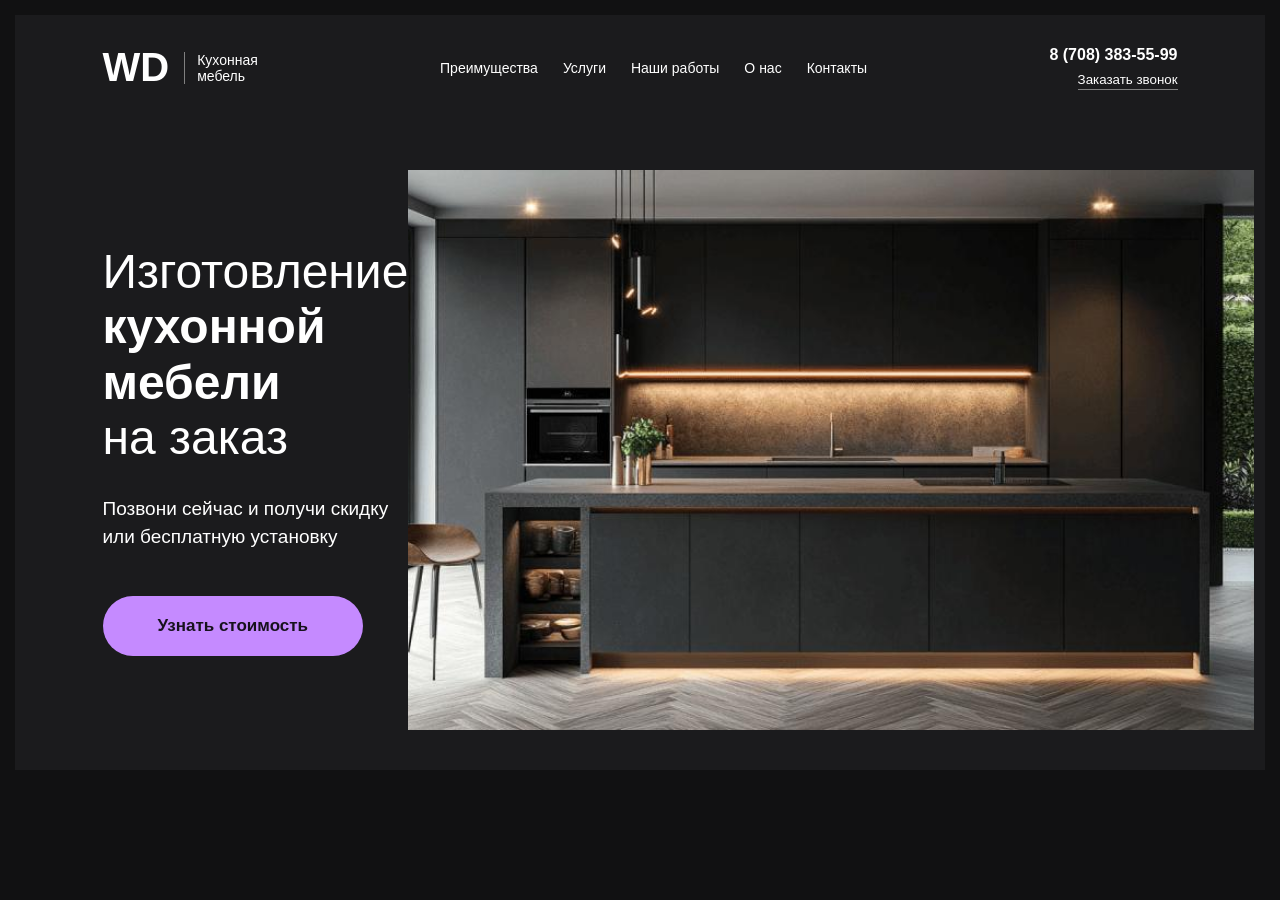
==== index.html @ 7969a33f "Add files via upload" ====
<!DOCTYPE html>
<html lang="ru">

<head>
  <meta charset="UTF-8">
  <title>WD Кухонная мебель</title>
  <link rel="stylesheet" href="styel.css">
</head>

<body>

  <div class="screen">

    <header>

      <a class="logo" href="#">
        <b>WD</b>
        <span>Кухонная<br>мебель</span>
      </a>

      <nav>
        <a href="#">Преимущества</a>
        <a href="#">Услуги</a>
        <a href="#">Наши работы</a>
        <a href="#">О нас</a>
        <a href="#">Контакты</a>
      </nav>

      <div class="contact">
        <strong>8 (708) 383-55-99</strong>
        <br>
        <button>Заказать звонок</button>
      </div>

    </header>

    <main>

      <div class="content">

        <h1>
          Изготовление<br>
          <b>кухонной мебели</b><br>
          на заказ
        </h1>

        <p>
          Позвони сейчас и получи скидку<br>
          или бесплатную установку
        </p>

        <button class="cta">Узнать стоимость</button>

      </div>

      <div class="photo">
        <img src="123.jpeg" alt="Кухонная мебель">
      </div>

    </main>

  </div>

</body>

</html>
---- styel.css ----
* {
    box-sizing: border-box;
}

body {
    margin: 0;
    padding: 15px;
    background: #111112;
    color: white;
    font-family: Arial, sans-serif;
}

.screen {
    background: #1b1b1d;
    padding: 30px 7% 40px;
}

header {
    display: flex;
    justify-content: space-between;
    align-items: center;
}

.logo {
    display: flex;
    align-items: center;
    color: white;
    text-decoration: none;
}

.logo b {
    font-size: 40px;
    margin-right: 15px;
}

.logo span {
    font-size: 14px;
    border-left: 1px solid gray;
    padding-left: 12px;
}

nav {
    display: flex;
    gap: 25px;
}

nav a {
    color: white;
    text-decoration: none;
    font-size: 14px;
    transition: 0.2s;
}

nav a:hover {
    color: #c58aff;
}

.contact {
    text-align: right;
}

.contact button {
    background: none;
    border: none;
    color: white;
    border-bottom: 1px solid gray;
    margin-top: 8px;
    padding: 0 0 2px;
    cursor: pointer;
    transition: 0.2s;
}


main {
    display: flex;
    justify-content: space-between;
    align-items: center;
    margin-top: 80px;
}


h1 {
    font-size: 48px;
    font-weight: normal;
    line-height: 1.15;
    margin: 0;
}


.content p {
    font-size: 19px;
    line-height: 1.5;
    margin-top: 30px;
}

.cta {
    background: #c58aff;
    color: #17121d;
    border: none;
    border-radius: 40px;
    padding: 20px 55px;
    font-size: 17px;
    font-weight: bold;
    margin-top: 25px;
    cursor: pointer;
    transition: 0.3s;
}

.cta:hover {
    background: #d7b0ff;
    transform: translateY(-3px);
}


.photo img {
    width: 110%;
    height: 560px;
    object-fit: cover;
    display: block;
    background: #2a2a2d;
}



.mouse {
    display: inline-block;
    width: 15px;
    height: 25px;
    border: 1px solid white;
    border-radius: 12px;
    vertical-align: middle;
    margin-right: 10px;
}
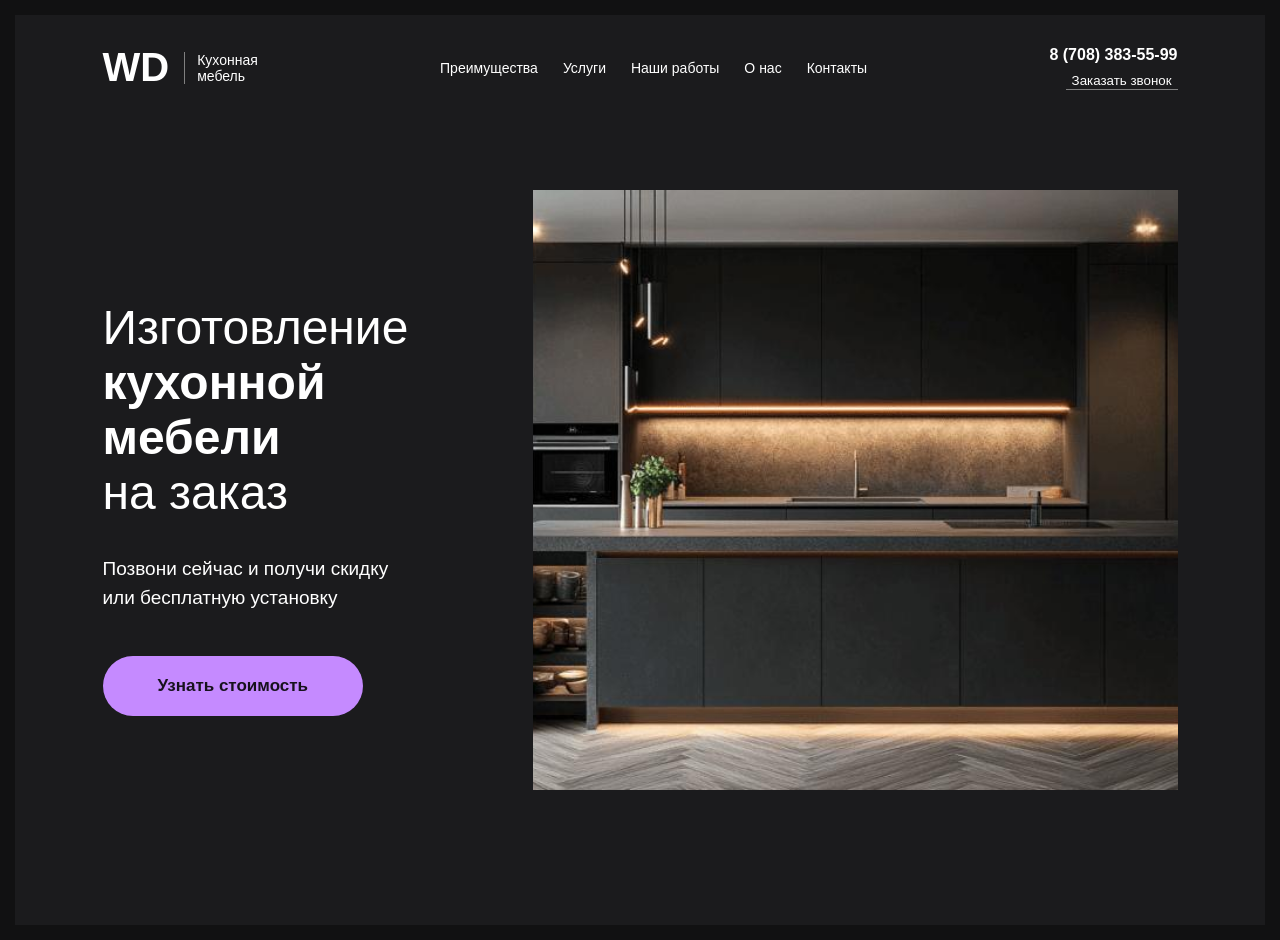
==== commit 507271f6: "Add files via upload" ====
--- a/index.html
+++ b/index.html
@@ -1,66 +1,62 @@
 <!DOCTYPE html>
 <html lang="ru">
-
 <head>
-  <meta charset="UTF-8">
-  <title>WD Кухонная мебель</title>
-  <link rel="stylesheet" href="styel.css">
+    <meta charset="UTF-8">
+    <meta name="viewport" content="width=device-width, initial-scale=1.0">
+    <title>WD Кухонная мебель</title>
+    <link rel="stylesheet" href="styel.css">
 </head>
-
 <body>
 
-  <div class="screen">
+<div class="screen">
 
     <header>
 
-      <a class="logo" href="#">
-        <b>WD</b>
-        <span>Кухонная<br>мебель</span>
-      </a>
+        <a class="logo" href="#">
+            <b>WD</b>
+            <span>Кухонная<br>мебель</span>
+        </a>
 
-      <nav>
-        <a href="#">Преимущества</a>
-        <a href="#">Услуги</a>
-        <a href="#">Наши работы</a>
-        <a href="#">О нас</a>
-        <a href="#">Контакты</a>
-      </nav>
+        <nav>
+            <a href="#">Преимущества</a>
+            <a href="#">Услуги</a>
+            <a href="#">Наши работы</a>
+            <a href="#">О нас</a>
+            <a href="#">Контакты</a>
+        </nav>
 
-      <div class="contact">
-        <strong>8 (708) 383-55-99</strong>
-        <br>
-        <button>Заказать звонок</button>
-      </div>
+        <div class="contact">
+            <strong>8 (708) 383-55-99</strong>
+            <br>
+            <button>Заказать звонок</button>
+        </div>
 
     </header>
 
     <main>
 
-      <div class="content">
+        <div class="content">
 
-        <h1>
-          Изготовление<br>
-          <b>кухонной мебели</b><br>
-          на заказ
-        </h1>
+            <h1>
+                Изготовление<br>
+                <b>кухонной мебели</b><br>
+                на заказ
+            </h1>
 
-        <p>
-          Позвони сейчас и получи скидку<br>
-          или бесплатную установку
-        </p>
+            <p>
+                Позвони сейчас и получи скидку<br>
+                или бесплатную установку
+            </p>
 
-        <button class="cta">Узнать стоимость</button>
+            <button class="cta">Узнать стоимость</button>
 
-      </div>
+        </div>
 
-      <div class="photo">
-        <img src="123.jpeg" alt="Кухонная мебель">
-      </div>
+        <div class="photo">
+            <img src="123.jpeg" alt="Кухонная мебель">
+        </div>
 
     </main>
 
-  </div>
-
 </body>
-
 </html>
--- a/styel.css
+++ b/styel.css
@@ -1,7 +1,3 @@
-* {
-    box-sizing: border-box;
-}
-
 body {
     margin: 0;
     padding: 15px;
@@ -12,7 +8,8 @@
 
 .screen {
     background: #1b1b1d;
-    padding: 30px 7% 40px;
+    padding: 30px 7%;
+    min-height: 850px;
 }
 
 header {
@@ -48,7 +45,6 @@
     color: white;
     text-decoration: none;
     font-size: 14px;
-    transition: 0.2s;
 }
 
 nav a:hover {
@@ -65,33 +61,36 @@
     color: white;
     border-bottom: 1px solid gray;
     margin-top: 8px;
-    padding: 0 0 2px;
     cursor: pointer;
-    transition: 0.2s;
-}
-
+}
 
 main {
     display: flex;
     justify-content: space-between;
     align-items: center;
-    margin-top: 80px;
-}
-
+    margin-top: 100px;
+}
+
+.content {
+    width: 38%;
+}
 
 h1 {
     font-size: 48px;
     font-weight: normal;
     line-height: 1.15;
-    margin: 0;
-}
-
+}
+
+h1 b {
+    font-weight: bold;
+}
 
 .content p {
     font-size: 19px;
     line-height: 1.5;
-    margin-top: 30px;
-}
+    margin-top: 35px;
+}
+
 
 .cta {
     background: #c58aff;
@@ -112,15 +111,22 @@
 }
 
 
+.photo {
+    width: 60%;
+}
+
 .photo img {
-    width: 110%;
-    height: 560px;
+    width: 100%;
+    height: 600px;
     object-fit: cover;
-    display: block;
-    background: #2a2a2d;
-}
-
-
+}
+
+.scroll {
+    text-align: center;
+    margin-top: 65px;
+    color: #cccccc;
+    font-size: 13px;
+}
 
 .mouse {
     display: inline-block;
@@ -130,4 +136,150 @@
     border-radius: 12px;
     vertical-align: middle;
     margin-right: 10px;
+}
+
+@media screen and (max-width: 1200px) {
+
+    .screen {
+        padding: 25px 4%;
+    }
+
+    nav {
+        gap: 12px;
+    }
+
+    main {
+        margin-top: 70px;
+    }
+
+    .content {
+        width: 40%;
+    }
+
+    .photo {
+        width: 57%;
+    }
+
+    h1 {
+        font-size: 40px;
+    }
+
+}
+
+
+@media screen and (max-width: 1024px) {
+
+    header {
+        flex-wrap: wrap;
+        gap: 20px;
+    }
+
+    nav {
+        order: 3;
+        width: 100%;
+        justify-content: center;
+        flex-wrap: wrap;
+    }
+
+    main {
+        flex-direction: column;
+        margin-top: 50px;
+    }
+
+    .content {
+        width: 100%;
+    }
+
+    .photo {
+        width: 100%;
+        margin-top: 35px;
+    }
+
+    .photo img {
+        width: 100%;
+        height: auto;
+    }
+
+    h1 {
+        font-size: 42px;
+    }
+
+}
+
+
+@media screen and (max-width: 768px) {
+
+    body {
+        padding: 5px;
+    }
+
+    .screen {
+        padding: 20px 18px;
+        min-height: auto;
+    }
+
+    header {
+        justify-content: space-between;
+        gap: 15px;
+    }
+
+    .logo b {
+        font-size: 30px;
+    }
+
+    .logo span {
+        font-size: 12px;
+    }
+
+    .contact {
+        font-size: 12px;
+    }
+
+    .contact button {
+        font-size: 11px;
+    }
+
+    nav {
+        display: none;
+    }
+
+    main {
+        display: flex;
+        flex-direction: column;
+        margin-top: 45px;
+    }
+
+    .content {
+        width: 100%;
+    }
+
+    h1 {
+        font-size: 34px;
+        line-height: 1.2;
+    }
+
+    .content p {
+        font-size: 15px;
+        margin-top: 20px;
+    }
+
+    .cta {
+        padding: 16px 35px;
+        font-size: 14px;
+    }
+
+    .photo {
+        width: 100%;
+        margin-top: 30px;
+    }
+
+    .photo img {
+        width: 100%;
+        height: auto;
+    }
+
+    .scroll {
+        margin-top: 30px;
+    }
+
 }
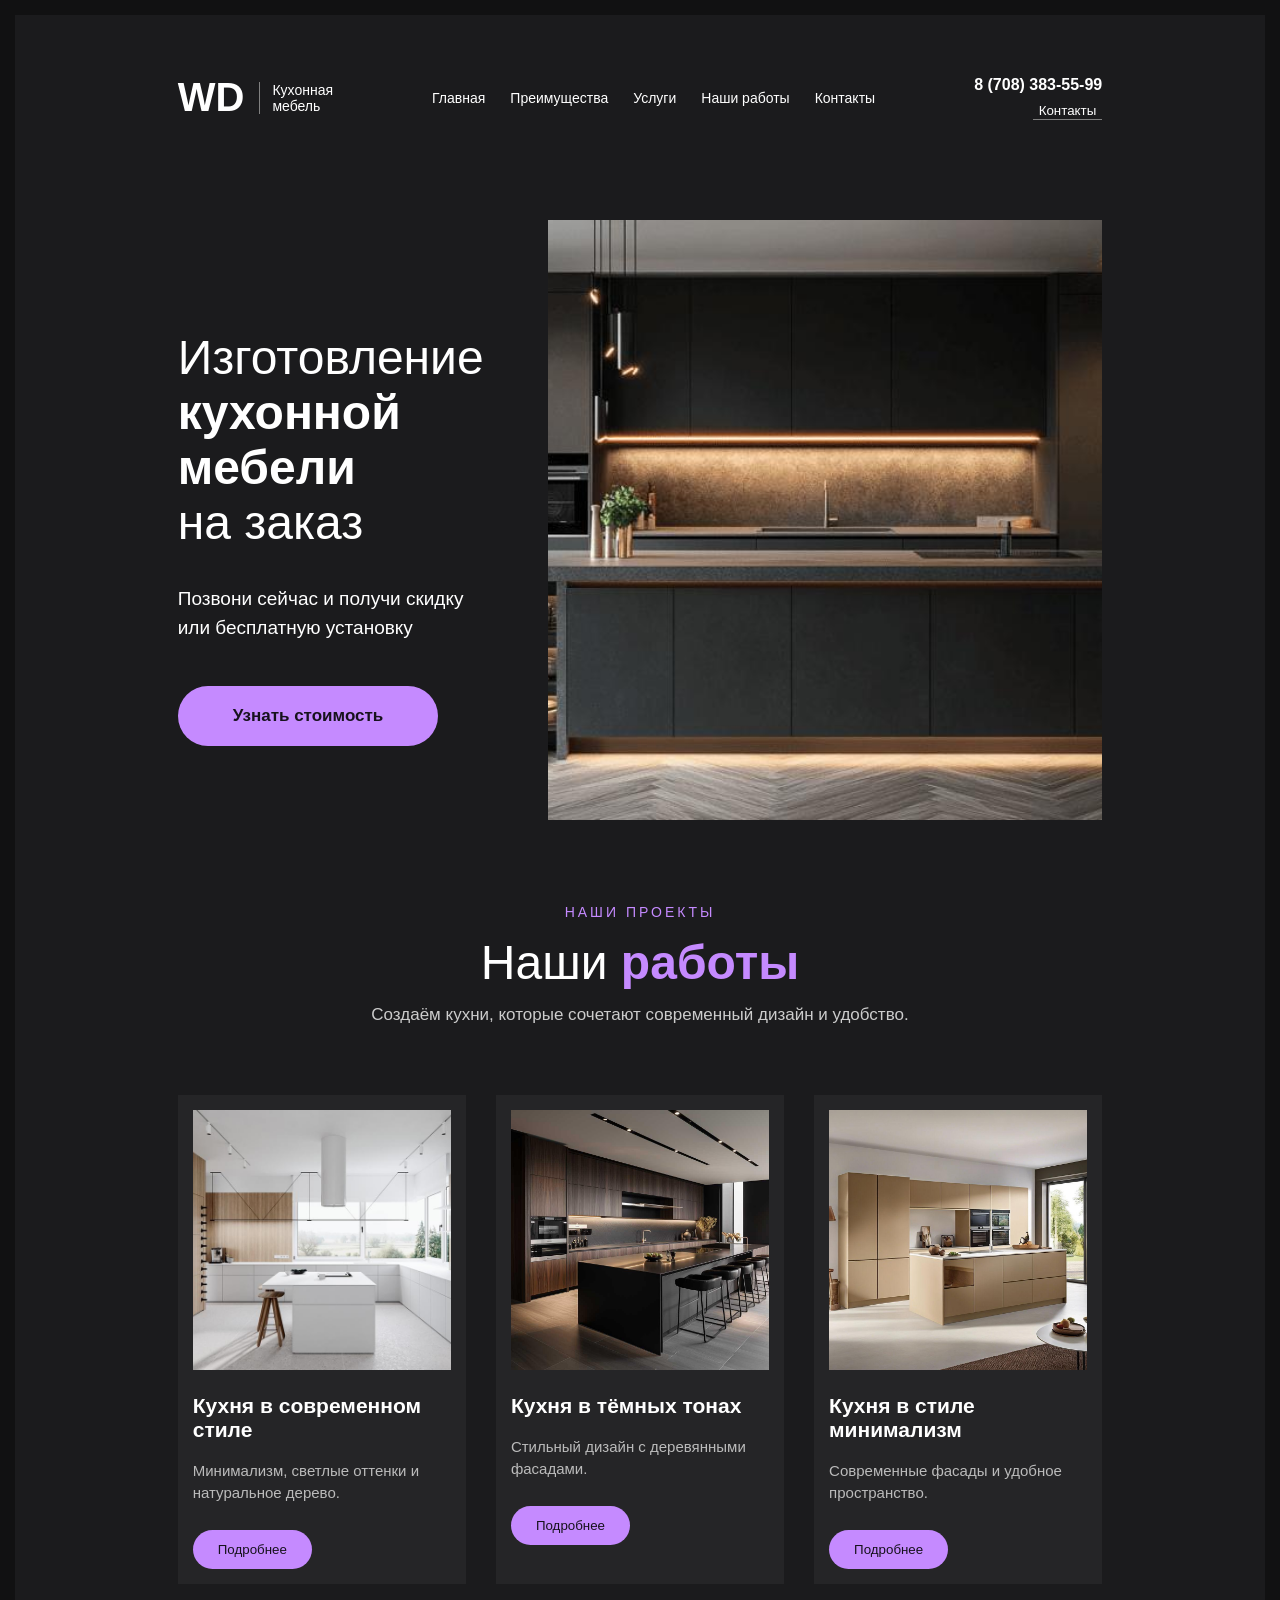
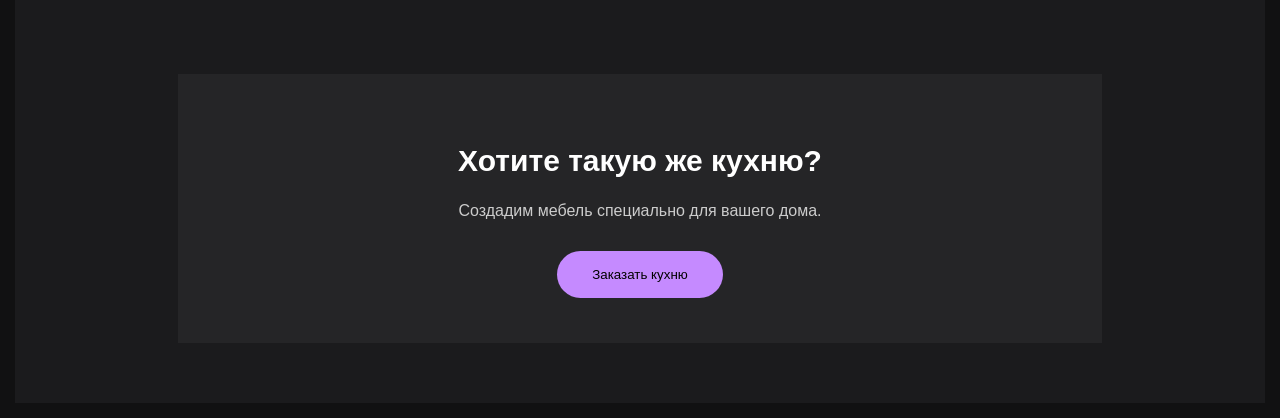
==== commit 11216b1d: "Add files via upload" ====
--- a/index.html
+++ b/index.html
@@ -1,62 +1,139 @@
 <!DOCTYPE html>
 <html lang="ru">
+
 <head>
     <meta charset="UTF-8">
     <meta name="viewport" content="width=device-width, initial-scale=1.0">
-    <title>WD Кухонная мебель</title>
+    <title>WD — Наши работы</title>
     <link rel="stylesheet" href="styel.css">
+    <script src="script.js"></script>
 </head>
+
 <body>
 
-<div class="screen">
+    <div class="screen">
+        <div class="screen">
 
-    <header>
+            <header>
 
-        <a class="logo" href="#">
-            <b>WD</b>
-            <span>Кухонная<br>мебель</span>
-        </a>
+                <a class="logo" href="index.html">
+                    <b>WD</b>
+                    <span>Кухонная<br>мебель</span>
+                </a>
 
-        <nav>
-            <a href="#">Преимущества</a>
-            <a href="#">Услуги</a>
-            <a href="#">Наши работы</a>
-            <a href="#">О нас</a>
-            <a href="#">Контакты</a>
-        </nav>
+                <nav>
+                    <a href="index.html">Главная</a>
+                    <a href="#">Преимущества</a>
+                    <a href="#">Услуги</a>
+                    <a href="works.html">Наши работы</a>
+                    <a href="#">Контакты</a>
+                </nav>
 
-        <div class="contact">
-            <strong>8 (708) 383-55-99</strong>
-            <br>
-            <button>Заказать звонок</button>
-        </div>
+                <div class="contact">
+                    <strong>8 (708) 383-55-99</strong>
+                    <br>
+                    <button>Контакты</button>
+                </div>
 
-    </header>
+            </header>
 
-    <main>
+            <main>
 
-        <div class="content">
+                <div class="content">
 
-            <h1>
-                Изготовление<br>
-                <b>кухонной мебели</b><br>
-                на заказ
-            </h1>
+                    <h1>
+                        Изготовление<br>
+                        <b>кухонной мебели</b><br>
+                        на заказ
+                    </h1>
 
-            <p>
-                Позвони сейчас и получи скидку<br>
-                или бесплатную установку
-            </p>
+                    <p>
+                        Позвони сейчас и получи скидку<br>
+                        или бесплатную установку
+                    </p>
 
-            <button class="cta">Узнать стоимость</button>
+                    <button class="cta">Узнать стоимость</button>
 
-        </div>
+                </div>
 
-        <div class="photo">
-            <img src="123.jpeg" alt="Кухонная мебель">
-        </div>
+                <div class="photo">
+                    <img src="123.jpeg" alt="Кухонная мебель">
+                </div>
 
-    </main>
+            </main>
+
+
+            <section class="works">
+
+                <div class="works-title">
+                    <p>НАШИ ПРОЕКТЫ</p>
+
+                    <h1>Наши <b>работы</b></h1>
+
+                    <span>
+                        Создаём кухни, которые сочетают
+                        современный дизайн и удобство.
+                    </span>
+                </div>
+
+                <div class="grid">
+
+                    <div class="work-card">
+                        <img src="1.jpeg" alt="Светлая кухня">
+
+                        <h2>Кухня в современном стиле</h2>
+
+                        <p>
+                            Минимализм, светлые оттенки
+                            и натуральное дерево.
+                        </p>
+
+                        <button>Подробнее</button>
+                    </div>
+
+                    <div class="work-card">
+                        <img src="2.jpeg" alt="Тёмная кухня">
+
+                        <h2>Кухня в тёмных тонах</h2>
+
+                        <p>
+                            Стильный дизайн с деревянными
+                            фасадами.
+                        </p>
+
+                        <button>Подробнее</button>
+                    </div>
+
+                    <div class="work-card">
+                        <img src="3.jpeg" alt="Бежевая кухня">
+
+                        <h2>Кухня в стиле минимализм</h2>
+
+                        <p>
+                            Современные фасады и удобное
+                            пространство.
+                        </p>
+
+                        <button>Подробнее</button>
+
+                    </div>
+
+                </div>
+
+                <div class="works-bottom">
+
+                    <h2>Хотите такую же кухню?</h2>
+
+                    <p>
+                        Создадим мебель специально для вашего дома.
+                    </p>
+
+                    <button>Заказать кухню</button>
+
+                </div>
+
+            </section>
 
 </body>
+
 </html>
--- a/styel.css
+++ b/styel.css
@@ -11,6 +11,7 @@
     padding: 30px 7%;
     min-height: 850px;
 }
+
 
 header {
     display: flex;
@@ -64,6 +65,7 @@
     cursor: pointer;
 }
 
+
 main {
     display: flex;
     justify-content: space-between;
@@ -90,7 +92,6 @@
     line-height: 1.5;
     margin-top: 35px;
 }
-
 
 .cta {
     background: #c58aff;
@@ -110,7 +111,6 @@
     transform: translateY(-3px);
 }
 
-
 .photo {
     width: 60%;
 }
@@ -138,6 +138,100 @@
     margin-right: 10px;
 }
 
+
+.works {
+    margin-top: 80px;
+}
+
+.works-title {
+    text-align: center;
+    margin-bottom: 50px;
+}
+
+.works-title p {
+    color: #c58aff;
+    font-size: 14px;
+    letter-spacing: 3px;
+}
+
+.works-title h1 {
+    font-size: 48px;
+    margin: 15px 0;
+}
+
+.works-title h1 b {
+    color: #c58aff;
+}
+
+.works-title span {
+    color: #cccccc;
+    font-size: 17px;
+}
+
+.grid {
+    display: grid;
+    grid-template-columns: repeat(3, 1fr);
+    gap: 30px;
+    padding: 20px 0;
+}
+
+.work-card {
+    background: #252527;
+    padding: 15px;
+}
+
+.work-card img {
+    width: 100%;
+    height: 260px;
+    object-fit: cover;
+}
+
+.work-card h2 {
+    font-size: 21px;
+    margin-top: 20px;
+}
+
+.work-card p {
+    color: #bbbbbb;
+    font-size: 15px;
+    line-height: 1.5;
+}
+
+.work-card button {
+    background: #c58aff;
+    color: #17121d;
+    border: none;
+    border-radius: 30px;
+    padding: 12px 25px;
+    margin-top: 10px;
+    cursor: pointer;
+}
+
+
+.works-bottom {
+    text-align: center;
+    margin-top: 70px;
+    padding: 45px 15px;
+    background: #252527;
+}
+
+.works-bottom h2 {
+    font-size: 30px;
+}
+
+.works-bottom p {
+    color: #cccccc;
+}
+
+.works-bottom button {
+    background: #c58aff;
+    border: none;
+    border-radius: 30px;
+    padding: 16px 35px;
+    margin-top: 15px;
+    cursor: pointer;
+}
+
 @media screen and (max-width: 1200px) {
 
     .screen {
@@ -204,8 +298,17 @@
         font-size: 42px;
     }
 
-}
-
+    .grid {
+        grid-template-columns: repeat(2, 1fr);
+        gap: 20px;
+        padding: 10px;
+    }
+
+    .work-card img {
+        height: 230px;
+    }
+
+}
 
 @media screen and (max-width: 768px) {
 
@@ -282,4 +385,39 @@
         margin-top: 30px;
     }
 
+    .works {
+        margin-top: 45px;
+    }
+
+    .works-title h1 {
+        font-size: 36px;
+    }
+
+    .works-title span {
+        font-size: 14px;
+    }
+
+    .grid {
+        grid-template-columns: repeat(1, 1fr);
+        gap: 20px;
+        padding: 10px;
+    }
+
+    .work-card img {
+        height: auto;
+    }
+
+    .work-card h2 {
+        font-size: 19px;
+    }
+
+    .works-bottom {
+        margin-top: 40px;
+        padding: 30px 15px;
+    }
+
+    .works-bottom h2 {
+        font-size: 24px;
+    }
+
 }
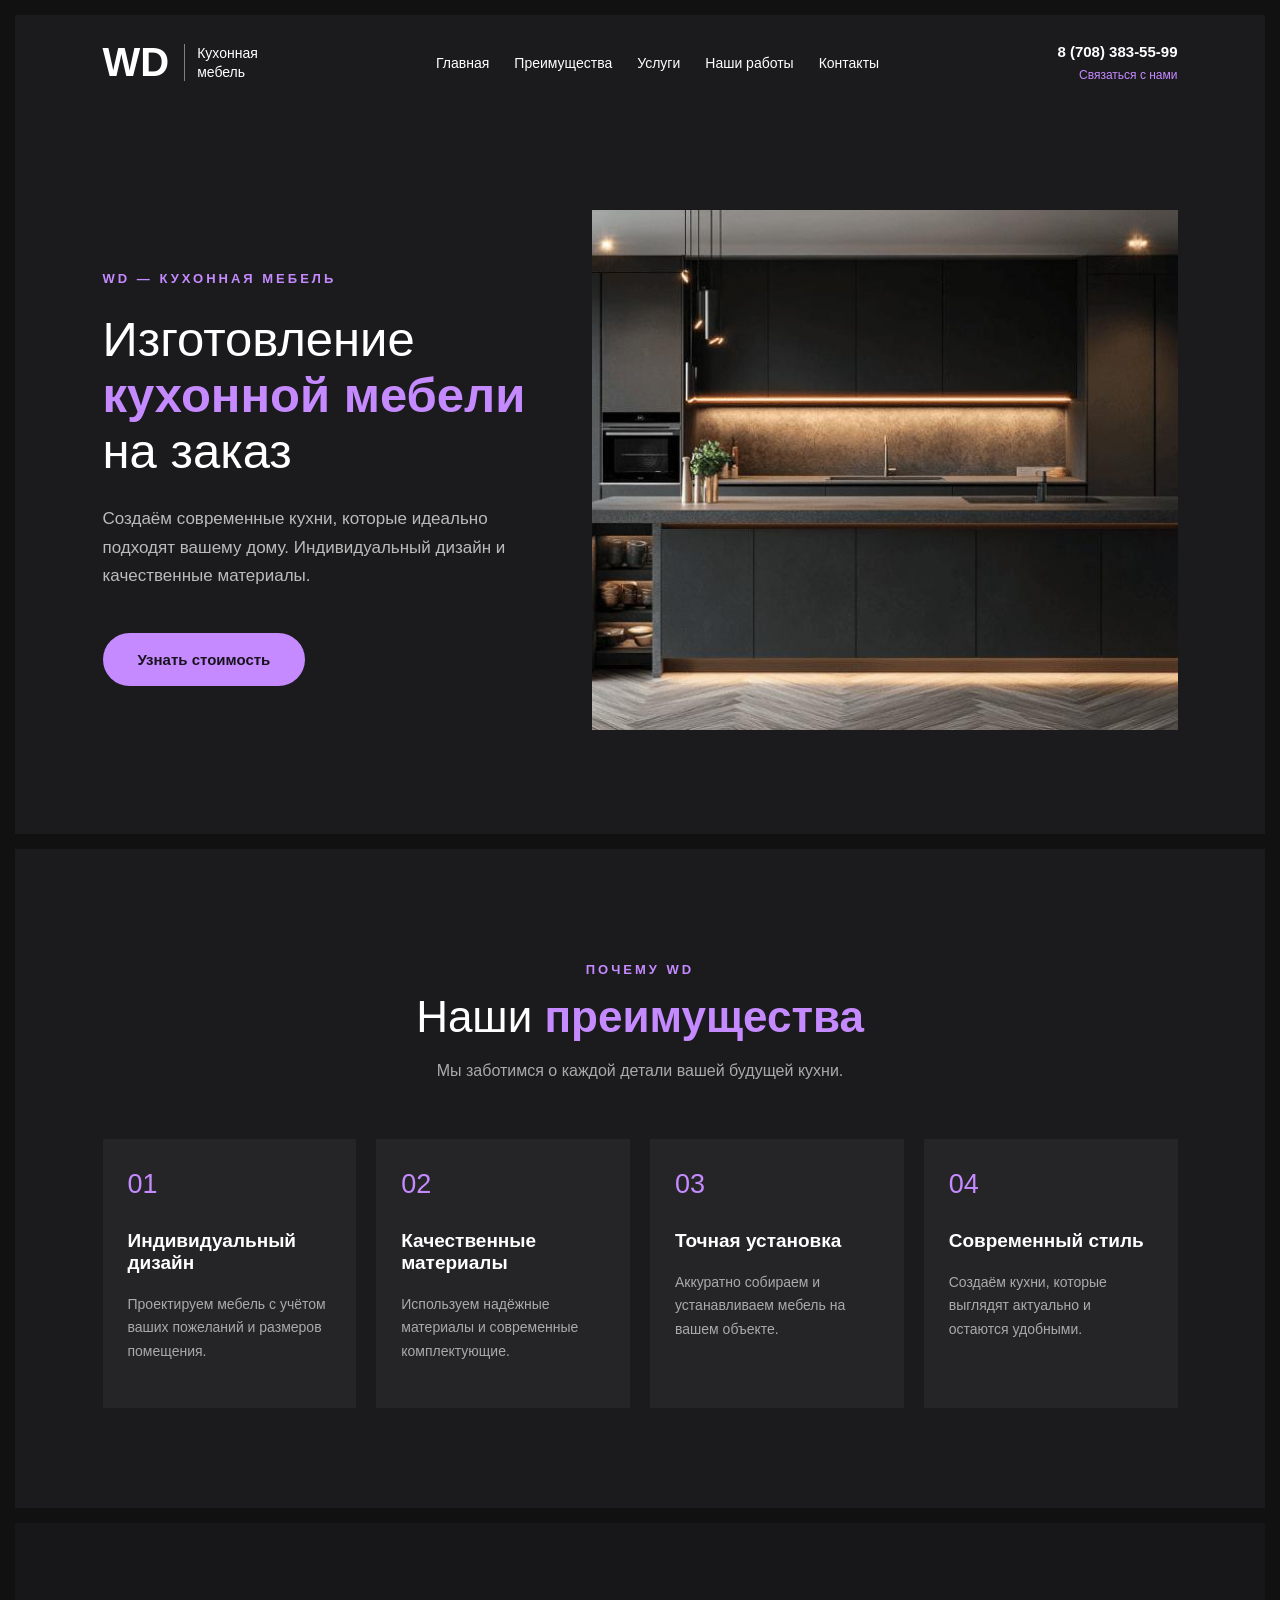
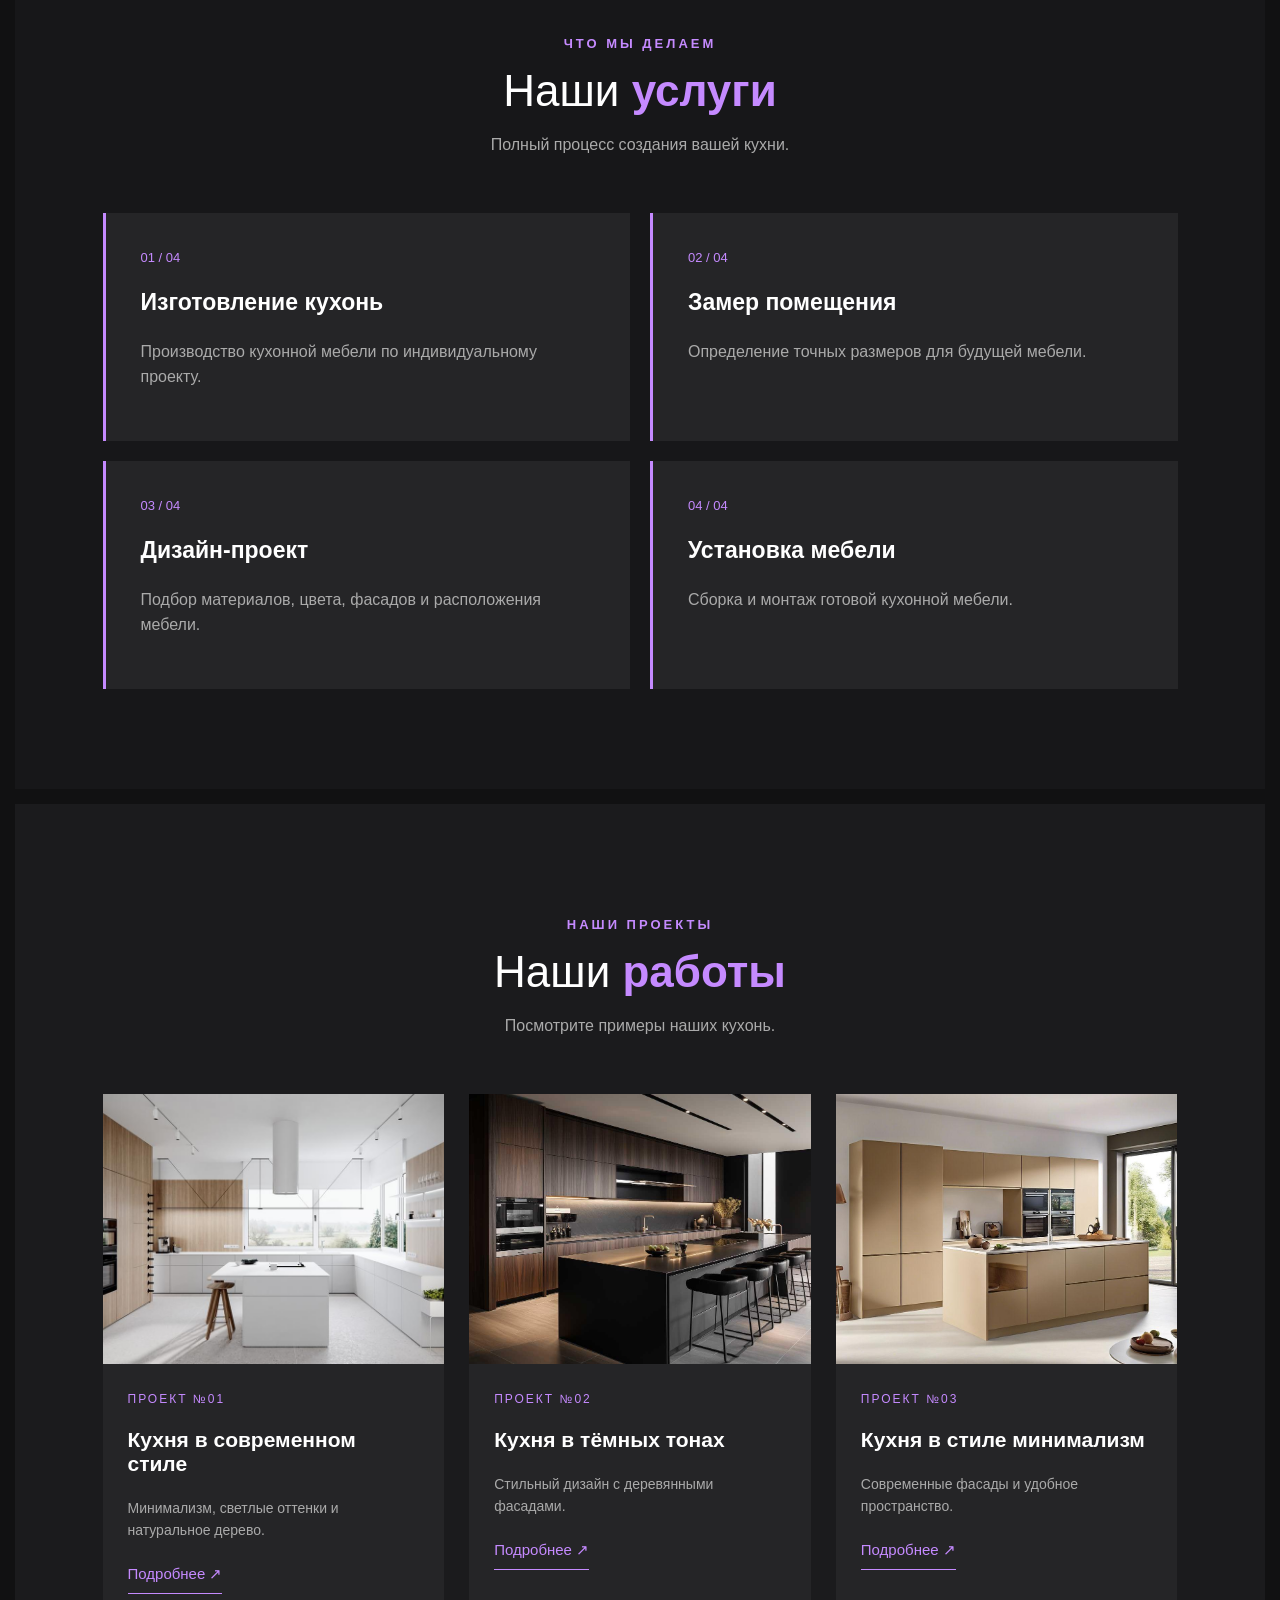
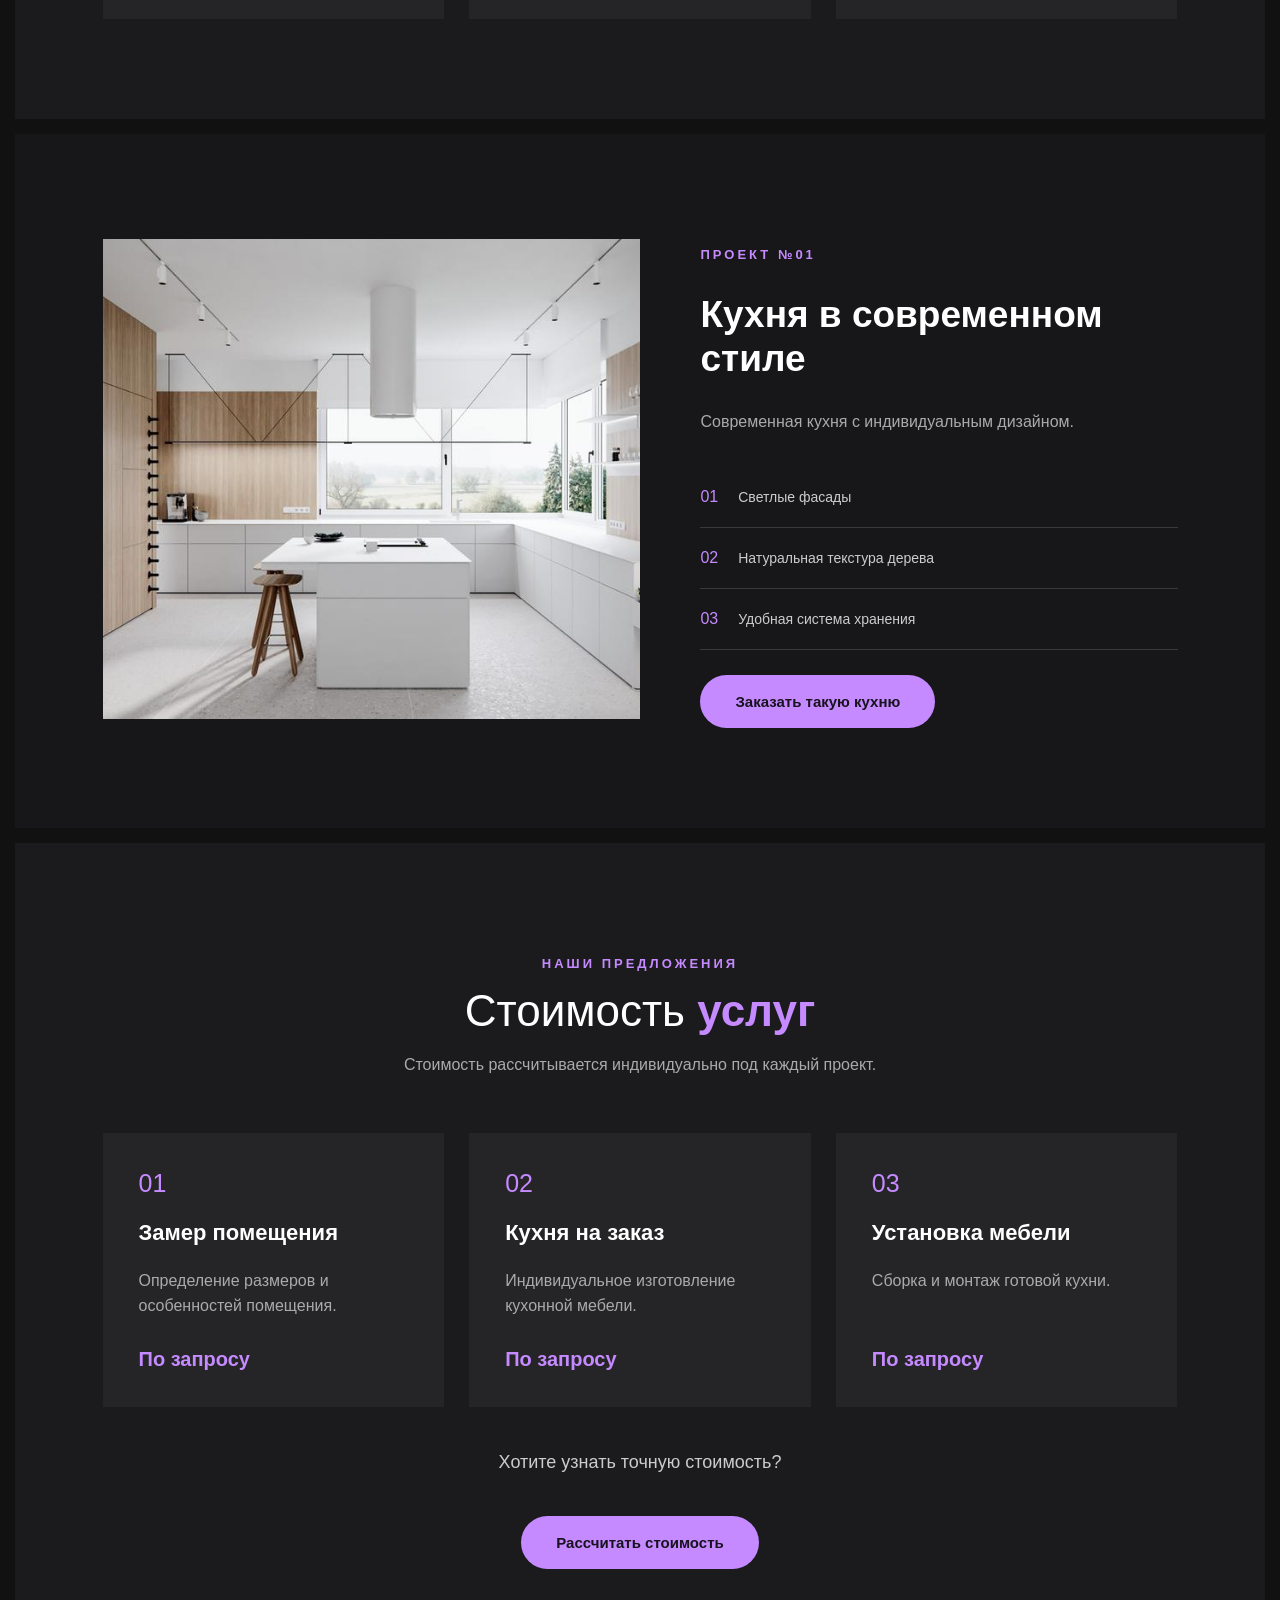
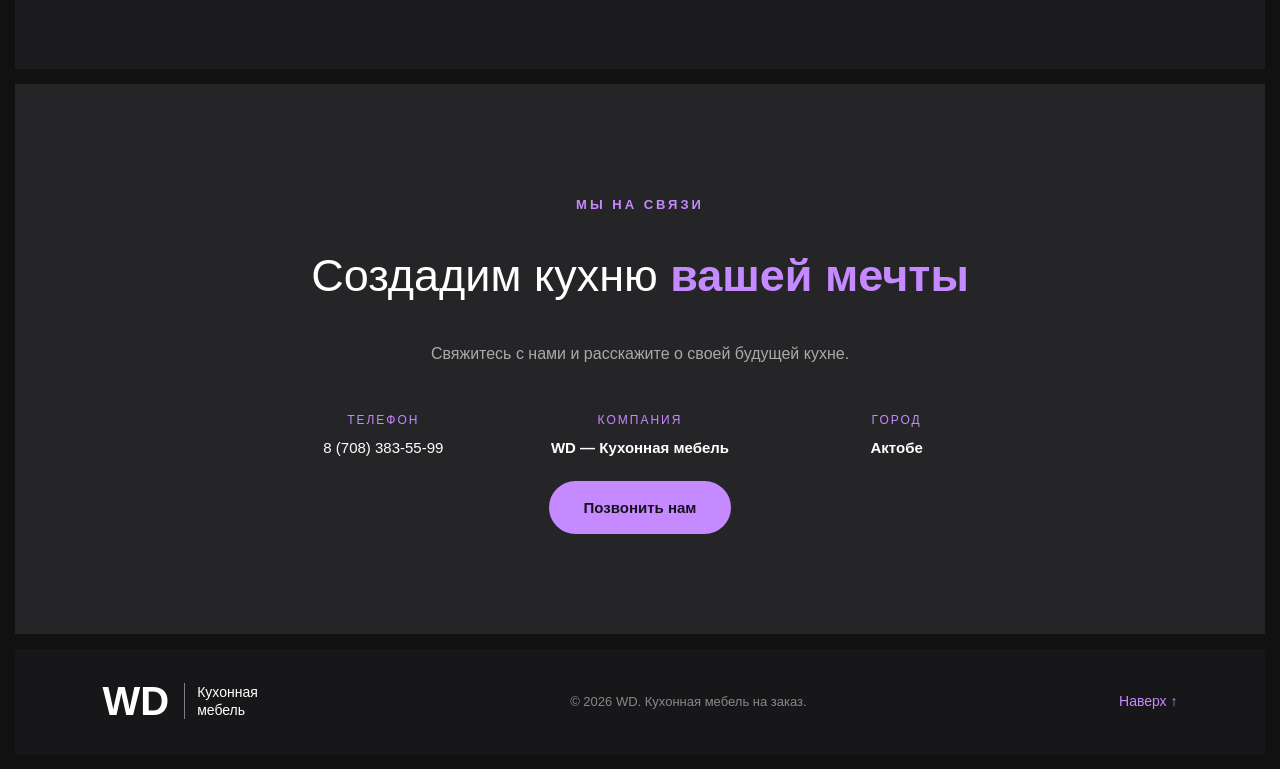
==== commit dc4ccf1a: "Add files via upload" ====
--- a/index.html
+++ b/index.html
@@ -4,136 +4,337 @@
 <head>
     <meta charset="UTF-8">
     <meta name="viewport" content="width=device-width, initial-scale=1.0">
-    <title>WD — Наши работы</title>
+    <title>WD — Кухонная мебель</title>
     <link rel="stylesheet" href="styel.css">
-    <script src="script.js"></script>
+    <script src="script.js" defer></script>
 </head>
 
 <body>
 
-    <div class="screen">
-        <div class="screen">
-
-            <header>
-
-                <a class="logo" href="index.html">
-                    <b>WD</b>
-                    <span>Кухонная<br>мебель</span>
-                </a>
-
-                <nav>
-                    <a href="index.html">Главная</a>
-                    <a href="#">Преимущества</a>
-                    <a href="#">Услуги</a>
-                    <a href="works.html">Наши работы</a>
-                    <a href="#">Контакты</a>
-                </nav>
-
-                <div class="contact">
-                    <strong>8 (708) 383-55-99</strong>
-                    <br>
-                    <button>Контакты</button>
-                </div>
-
-            </header>
-
-            <main>
-
-                <div class="content">
-
-                    <h1>
-                        Изготовление<br>
-                        <b>кухонной мебели</b><br>
-                        на заказ
-                    </h1>
-
-                    <p>
-                        Позвони сейчас и получи скидку<br>
-                        или бесплатную установку
-                    </p>
-
-                    <button class="cta">Узнать стоимость</button>
-
-                </div>
-
-                <div class="photo">
-                    <img src="123.jpeg" alt="Кухонная мебель">
-                </div>
-
-            </main>
-
-
-            <section class="works">
-
-                <div class="works-title">
-                    <p>НАШИ ПРОЕКТЫ</p>
-
-                    <h1>Наши <b>работы</b></h1>
-
-                    <span>
-                        Создаём кухни, которые сочетают
-                        современный дизайн и удобство.
-                    </span>
-                </div>
-
-                <div class="grid">
-
-                    <div class="work-card">
-                        <img src="1.jpeg" alt="Светлая кухня">
-
-                        <h2>Кухня в современном стиле</h2>
-
-                        <p>
-                            Минимализм, светлые оттенки
-                            и натуральное дерево.
-                        </p>
-
-                        <button>Подробнее</button>
-                    </div>
-
-                    <div class="work-card">
-                        <img src="2.jpeg" alt="Тёмная кухня">
-
-                        <h2>Кухня в тёмных тонах</h2>
-
-                        <p>
-                            Стильный дизайн с деревянными
-                            фасадами.
-                        </p>
-
-                        <button>Подробнее</button>
-                    </div>
-
-                    <div class="work-card">
-                        <img src="3.jpeg" alt="Бежевая кухня">
-
-                        <h2>Кухня в стиле минимализм</h2>
-
-                        <p>
-                            Современные фасады и удобное
-                            пространство.
-                        </p>
-
-                        <button>Подробнее</button>
-
-                    </div>
-
-                </div>
-
-                <div class="works-bottom">
-
-                    <h2>Хотите такую же кухню?</h2>
-
-                    <p>
-                        Создадим мебель специально для вашего дома.
-                    </p>
-
-                    <button>Заказать кухню</button>
-
-                </div>
-
-            </section>
+<header class="header">
+
+    <a href="#home" class="logo">
+        <b>WD</b>
+        <span>Кухонная<br>мебель</span>
+    </a>
+
+    <button class="menu-toggle" id="menuToggle">☰</button>
+
+    <nav id="nav">
+        <a href="#home">Главная</a>
+        <a href="#advantages">Преимущества</a>
+        <a href="#services">Услуги</a>
+        <a href="#works">Наши работы</a>
+        <a href="#contacts">Контакты</a>
+    </nav>
+
+    <div class="contact">
+        <strong>8 (708) 383-55-99</strong>
+        <a href="#contacts">Связаться с нами</a>
+    </div>
+
+</header>
+
+<main>
+
+<section class="section hero" id="home">
+
+    <div class="hero-content">
+
+        <p class="eyebrow">WD — КУХОННАЯ МЕБЕЛЬ</p>
+
+        <h1>
+            Изготовление<br>
+            <b>кухонной мебели</b><br>
+            на заказ
+        </h1>
+
+        <p class="hero-description">
+            Создаём современные кухни, которые идеально
+            подходят вашему дому. Индивидуальный дизайн
+            и качественные материалы.
+        </p>
+
+        <a href="#prices" class="button">Узнать стоимость</a>
+
+    </div>
+
+    <div class="hero-photo">
+        <img src="123.jpeg" alt="Современная кухня">
+    </div>
+
+</section>
+
+<section class="section advantages" id="advantages">
+
+    <div class="section-title">
+        <p class="eyebrow">ПОЧЕМУ WD</p>
+        <h2>Наши <b>преимущества</b></h2>
+        <p>Мы заботимся о каждой детали вашей будущей кухни.</p>
+    </div>
+
+    <div class="advantages-grid">
+
+        <div class="advantage-card">
+            <div class="advantage-number">01</div>
+            <h3>Индивидуальный дизайн</h3>
+            <p>Проектируем мебель с учётом ваших пожеланий и размеров помещения.</p>
+        </div>
+
+        <div class="advantage-card">
+            <div class="advantage-number">02</div>
+            <h3>Качественные материалы</h3>
+            <p>Используем надёжные материалы и современные комплектующие.</p>
+        </div>
+
+        <div class="advantage-card">
+            <div class="advantage-number">03</div>
+            <h3>Точная установка</h3>
+            <p>Аккуратно собираем и устанавливаем мебель на вашем объекте.</p>
+        </div>
+
+        <div class="advantage-card">
+            <div class="advantage-number">04</div>
+            <h3>Современный стиль</h3>
+            <p>Создаём кухни, которые выглядят актуально и остаются удобными.</p>
+        </div>
+
+    </div>
+
+</section>
+
+<section class="section services" id="services">
+
+    <div class="section-title">
+        <p class="eyebrow">ЧТО МЫ ДЕЛАЕМ</p>
+        <h2>Наши <b>услуги</b></h2>
+        <p>Полный процесс создания вашей кухни.</p>
+    </div>
+
+    <div class="services-grid">
+
+        <div class="service-card">
+            <span>01 / 04</span>
+            <h3>Изготовление кухонь</h3>
+            <p>Производство кухонной мебели по индивидуальному проекту.</p>
+        </div>
+
+        <div class="service-card">
+            <span>02 / 04</span>
+            <h3>Замер помещения</h3>
+            <p>Определение точных размеров для будущей мебели.</p>
+        </div>
+
+        <div class="service-card">
+            <span>03 / 04</span>
+            <h3>Дизайн-проект</h3>
+            <p>Подбор материалов, цвета, фасадов и расположения мебели.</p>
+        </div>
+
+        <div class="service-card">
+            <span>04 / 04</span>
+            <h3>Установка мебели</h3>
+            <p>Сборка и монтаж готовой кухонной мебели.</p>
+        </div>
+
+    </div>
+
+</section>
+
+<section class="section works" id="works">
+
+    <div class="section-title">
+        <p class="eyebrow">НАШИ ПРОЕКТЫ</p>
+        <h2>Наши <b>работы</b></h2>
+        <p>Посмотрите примеры наших кухонь.</p>
+    </div>
+
+    <div class="works-grid">
+
+        <article class="work-card">
+
+            <img src="1.jpeg" alt="Светлая кухня">
+
+            <div class="work-info">
+                <span>ПРОЕКТ №01</span>
+                <h3>Кухня в современном стиле</h3>
+                <p>Минимализм, светлые оттенки и натуральное дерево.</p>
+
+                <button class="details-button" onclick="showKitchen(0)">
+                    Подробнее ↗
+                </button>
+            </div>
+
+        </article>
+
+        <article class="work-card">
+
+            <img src="2.jpeg" alt="Тёмная кухня">
+
+            <div class="work-info">
+                <span>ПРОЕКТ №02</span>
+                <h3>Кухня в тёмных тонах</h3>
+                <p>Стильный дизайн с деревянными фасадами.</p>
+
+                <button class="details-button" onclick="showKitchen(1)">
+                    Подробнее ↗
+                </button>
+            </div>
+
+        </article>
+
+        <article class="work-card">
+
+            <img src="3.jpeg" alt="Кухня минимализм">
+
+            <div class="work-info">
+                <span>ПРОЕКТ №03</span>
+                <h3>Кухня в стиле минимализм</h3>
+                <p>Современные фасады и удобное пространство.</p>
+
+                <button class="details-button" onclick="showKitchen(2)">
+                    Подробнее ↗
+                </button>
+            </div>
+
+        </article>
+
+    </div>
+
+</section>
+
+<section class="section kitchen-detail" id="details">
+
+    <div class="detail-image">
+        <img id="detailImage" src="1.jpeg" alt="Кухня">
+    </div>
+
+    <div class="detail-content">
+
+        <p class="eyebrow" id="detailNumber">ПРОЕКТ №01</p>
+
+        <h2 id="detailTitle">Кухня в современном стиле</h2>
+
+        <p id="detailDescription">
+            Современная кухня с индивидуальным дизайном.
+        </p>
+
+        <div class="detail-features">
+
+            <div>
+                <span>01</span>
+                <p id="feature1">Светлые фасады</p>
+            </div>
+
+            <div>
+                <span>02</span>
+                <p id="feature2">Натуральная текстура дерева</p>
+            </div>
+
+            <div>
+                <span>03</span>
+                <p id="feature3">Удобная система хранения</p>
+            </div>
+
+        </div>
+
+        <a href="#contacts" class="button">
+            Заказать такую кухню
+        </a>
+
+    </div>
+
+</section>
+
+<section class="section prices" id="prices">
+
+    <div class="section-title">
+        <p class="eyebrow">НАШИ ПРЕДЛОЖЕНИЯ</p>
+        <h2>Стоимость <b>услуг</b></h2>
+        <p>Стоимость рассчитывается индивидуально под каждый проект.</p>
+    </div>
+
+    <div class="price-grid">
+
+        <div class="price-card">
+            <span>01</span>
+            <h3>Замер помещения</h3>
+            <p>Определение размеров и особенностей помещения.</p>
+            <strong>По запросу</strong>
+        </div>
+
+        <div class="price-card featured">
+            <span>02</span>
+            <h3>Кухня на заказ</h3>
+            <p>Индивидуальное изготовление кухонной мебели.</p>
+            <strong>По запросу</strong>
+        </div>
+
+        <div class="price-card">
+            <span>03</span>
+            <h3>Установка мебели</h3>
+            <p>Сборка и монтаж готовой кухни.</p>
+            <strong>По запросу</strong>
+        </div>
+
+    </div>
+
+    <div class="price-note">
+        <p>Хотите узнать точную стоимость?</p>
+        <a href="#contacts" class="button">Рассчитать стоимость</a>
+    </div>
+
+</section>
+
+<section class="section contacts" id="contacts">
+
+    <div class="contacts-content">
+
+        <p class="eyebrow">МЫ НА СВЯЗИ</p>
+
+        <h2>Создадим кухню <b>вашей мечты</b></h2>
+
+        <p>Свяжитесь с нами и расскажите о своей будущей кухне.</p>
+
+        <div class="contact-info">
+
+            <div>
+                <span>ТЕЛЕФОН</span>
+                <a href="tel:+77083835599">8 (708) 383-55-99</a>
+            </div>
+
+            <div>
+                <span>КОМПАНИЯ</span>
+                <strong>WD — Кухонная мебель</strong>
+            </div>
+
+            <div>
+                <span>ГОРОД</span>
+                <strong>Актобе</strong>
+            </div>
+
+        </div>
+
+        <a href="tel:+77083835599" class="button">Позвонить нам</a>
+
+    </div>
+
+</section>
+
+</main>
+
+<footer class="footer">
+
+    <a href="#home" class="logo">
+        <b>WD</b>
+        <span>Кухонная<br>мебель</span>
+    </a>
+
+    <p>© 2026 WD. Кухонная мебель на заказ.</p>
+
+    <a href="#home">Наверх ↑</a>
+
+</footer>
 
 </body>
-
 </html>
--- a/styel.css
+++ b/styel.css
@@ -1,3 +1,8 @@
+* {
+    box-sizing: border-box;
+    scroll-behavior: smooth;
+}
+
 body {
     margin: 0;
     padding: 15px;
@@ -6,24 +11,32 @@
     font-family: Arial, sans-serif;
 }
 
-.screen {
+a {
+    color: inherit;
+    text-decoration: none;
+}
+
+button {
+    font-family: inherit;
+}
+
+.header {
     background: #1b1b1d;
-    padding: 30px 7%;
-    min-height: 850px;
-}
-
-
-header {
+    padding: 25px 7%;
     display: flex;
     justify-content: space-between;
     align-items: center;
+    gap: 25px;
+    position: sticky;
+    top: 0;
+    z-index: 100;
 }
 
 .logo {
     display: flex;
     align-items: center;
     color: white;
-    text-decoration: none;
+    flex-shrink: 0;
 }
 
 .logo b {
@@ -35,6 +48,7 @@
     font-size: 14px;
     border-left: 1px solid gray;
     padding-left: 12px;
+    line-height: 1.3;
 }
 
 nav {
@@ -44,8 +58,8 @@
 
 nav a {
     color: white;
-    text-decoration: none;
     font-size: 14px;
+    transition: 0.3s;
 }
 
 nav a:hover {
@@ -54,258 +68,454 @@
 
 .contact {
     text-align: right;
-}
-
-.contact button {
+    display: flex;
+    flex-direction: column;
+    gap: 8px;
+}
+
+.contact strong {
+    font-size: 15px;
+}
+
+.contact a {
+    font-size: 12px;
+    color: #c58aff;
+}
+
+.menu-toggle {
+    display: none;
     background: none;
     border: none;
     color: white;
-    border-bottom: 1px solid gray;
-    margin-top: 8px;
+    font-size: 28px;
     cursor: pointer;
 }
 
-
-main {
+.section {
+    background: #1b1b1d;
+    padding: 100px 7%;
+    margin-bottom: 15px;
+    scroll-margin-top: 110px;
+}
+
+.hero {
+    min-height: 650px;
     display: flex;
     justify-content: space-between;
     align-items: center;
-    margin-top: 100px;
-}
-
-.content {
-    width: 38%;
-}
-
-h1 {
-    font-size: 48px;
+    gap: 50px;
+}
+
+.hero-content {
+    width: 42%;
+}
+
+.eyebrow {
+    color: #c58aff;
+    font-size: 13px;
+    letter-spacing: 3px;
+    font-weight: bold;
+}
+
+.hero h1 {
+    font-size: 49px;
+    line-height: 1.15;
     font-weight: normal;
-    line-height: 1.15;
-}
-
-h1 b {
-    font-weight: bold;
-}
-
-.content p {
-    font-size: 19px;
-    line-height: 1.5;
-    margin-top: 35px;
-}
-
-.cta {
+    margin: 25px 0;
+}
+
+.hero h1 b {
+    color: #c58aff;
+}
+
+.hero-description {
+    color: #bbbbbb;
+    font-size: 17px;
+    line-height: 1.7;
+    max-width: 450px;
+}
+
+.button {
+    display: inline-block;
     background: #c58aff;
     color: #17121d;
     border: none;
     border-radius: 40px;
-    padding: 20px 55px;
-    font-size: 17px;
+    padding: 18px 35px;
+    font-size: 15px;
     font-weight: bold;
     margin-top: 25px;
     cursor: pointer;
     transition: 0.3s;
 }
 
-.cta:hover {
+.button:hover {
     background: #d7b0ff;
     transform: translateY(-3px);
 }
 
-.photo {
-    width: 60%;
-}
-
-.photo img {
+.hero-photo {
+    width: 56%;
+}
+
+.hero-photo img {
     width: 100%;
-    height: 600px;
+    height: 520px;
     object-fit: cover;
 }
 
-.scroll {
+.section-title {
     text-align: center;
-    margin-top: 65px;
-    color: #cccccc;
+    margin-bottom: 55px;
+}
+
+.section-title h2 {
+    font-size: 44px;
+    font-weight: normal;
+    margin: 15px 0;
+}
+
+.section-title h2 b {
+    color: #c58aff;
+}
+
+.section-title > p:last-child {
+    color: #aaaaaa;
+    font-size: 16px;
+    line-height: 1.6;
+}
+
+.advantages-grid {
+    display: grid;
+    grid-template-columns: repeat(4, 1fr);
+    gap: 20px;
+}
+
+.advantage-card {
+    background: #252527;
+    padding: 30px 25px;
+    min-height: 230px;
+    transition: 0.3s;
+}
+
+.advantage-card:hover {
+    transform: translateY(-6px);
+    background: #302a36;
+}
+
+.advantage-number {
+    color: #c58aff;
+    font-size: 27px;
+    margin-bottom: 30px;
+}
+
+.advantage-card h3 {
+    font-size: 19px;
+}
+
+.advantage-card p {
+    color: #aaaaaa;
+    font-size: 14px;
+    line-height: 1.7;
+}
+
+.services {
+    background: #171719;
+}
+
+.services-grid {
+    display: grid;
+    grid-template-columns: repeat(2, 1fr);
+    gap: 20px;
+}
+
+.service-card {
+    padding: 35px;
+    background: #252527;
+    border-left: 3px solid #c58aff;
+}
+
+.service-card span {
+    color: #c58aff;
     font-size: 13px;
 }
 
-.mouse {
-    display: inline-block;
-    width: 15px;
-    height: 25px;
-    border: 1px solid white;
-    border-radius: 12px;
-    vertical-align: middle;
-    margin-right: 10px;
-}
-
-
-.works {
-    margin-top: 80px;
-}
-
-.works-title {
-    text-align: center;
-    margin-bottom: 50px;
-}
-
-.works-title p {
-    color: #c58aff;
-    font-size: 14px;
-    letter-spacing: 3px;
-}
-
-.works-title h1 {
-    font-size: 48px;
-    margin: 15px 0;
-}
-
-.works-title h1 b {
-    color: #c58aff;
-}
-
-.works-title span {
-    color: #cccccc;
-    font-size: 17px;
-}
-
-.grid {
+.service-card h3 {
+    font-size: 23px;
+}
+
+.service-card p {
+    color: #aaaaaa;
+    line-height: 1.6;
+}
+
+.works-grid {
     display: grid;
     grid-template-columns: repeat(3, 1fr);
-    gap: 30px;
-    padding: 20px 0;
+    gap: 25px;
 }
 
 .work-card {
     background: #252527;
-    padding: 15px;
+    overflow: hidden;
+    transition: 0.3s;
+}
+
+.work-card:hover {
+    transform: translateY(-5px);
 }
 
 .work-card img {
     width: 100%;
-    height: 260px;
+    height: 270px;
     object-fit: cover;
-}
-
-.work-card h2 {
+    display: block;
+}
+
+.work-info {
+    padding: 25px;
+}
+
+.work-info span {
+    color: #c58aff;
+    font-size: 12px;
+    letter-spacing: 2px;
+}
+
+.work-info h3 {
     font-size: 21px;
-    margin-top: 20px;
-}
-
-.work-card p {
-    color: #bbbbbb;
+}
+
+.work-info p {
+    color: #aaaaaa;
+    font-size: 14px;
+    line-height: 1.6;
+}
+
+.details-button {
+    background: transparent;
+    border: none;
+    border-bottom: 1px solid #c58aff;
+    padding: 10px 0;
+    color: #c58aff;
     font-size: 15px;
-    line-height: 1.5;
-}
-
-.work-card button {
-    background: #c58aff;
-    color: #17121d;
-    border: none;
-    border-radius: 30px;
-    padding: 12px 25px;
-    margin-top: 10px;
     cursor: pointer;
-}
-
-
-.works-bottom {
+    transition: 0.3s;
+}
+
+.details-button:hover {
+    color: white;
+    border-color: white;
+}
+
+.kitchen-detail {
+    display: flex;
+    align-items: center;
+    gap: 60px;
+    background: #171719;
+}
+
+.detail-image {
+    width: 53%;
+}
+
+.detail-image img {
+    width: 100%;
+    height: 480px;
+    object-fit: cover;
+    transition: opacity 0.3s;
+}
+
+.detail-content {
+    width: 47%;
+}
+
+.detail-content h2 {
+    font-size: 37px;
+    line-height: 1.2;
+    margin-bottom: 25px;
+}
+
+.detail-content > p:not(.eyebrow) {
+    color: #aaaaaa;
+    font-size: 16px;
+    line-height: 1.9;
+    text-align: justify;
+}
+
+.detail-features {
+    margin-top: 30px;
+}
+
+.detail-features div {
+    display: flex;
+    align-items: center;
+    gap: 20px;
+    border-bottom: 1px solid #39393c;
+    padding: 8px 0;
+}
+
+.detail-features span {
+    color: #c58aff;
+}
+
+.detail-features p {
+    color: #cccccc;
+    font-size: 14px;
+}
+
+.price-grid {
+    display: grid;
+    grid-template-columns: repeat(3, 1fr);
+    gap: 25px;
+}
+
+.price-card {
+    padding: 35px;
+    background: #252527;
+    min-height: 260px;
+    border: 1px solid transparent;
+    transition: 0.3s ease;
+}
+
+.price-card:hover {
+    border: 1px solid #c58aff;
+    transform: translateY(-5px);
+    box-shadow: 0 5px 25px rgba(197, 138, 255, 0.12);
+}
+
+.price-card > span {
+    color: #c58aff;
+    font-size: 25px;
+}
+
+.price-card h3 {
+    font-size: 22px;
+}
+
+.price-card p {
+    color: #aaaaaa;
+    line-height: 1.6;
+    min-height: 55px;
+}
+
+.price-card strong {
+    display: block;
+    color: #c58aff;
+    font-size: 20px;
+    margin-top: 25px;
+}
+
+.price-note {
     text-align: center;
-    margin-top: 70px;
-    padding: 45px 15px;
+    margin-top: 45px;
+}
+
+.price-note p {
+    color: #cccccc;
+    font-size: 18px;
+}
+
+.contacts {
     background: #252527;
-}
-
-.works-bottom h2 {
-    font-size: 30px;
-}
-
-.works-bottom p {
-    color: #cccccc;
-}
-
-.works-bottom button {
-    background: #c58aff;
-    border: none;
-    border-radius: 30px;
-    padding: 16px 35px;
-    margin-top: 15px;
-    cursor: pointer;
-}
-
-@media screen and (max-width: 1200px) {
-
-    .screen {
-        padding: 25px 4%;
+    text-align: center;
+}
+
+.contacts-content {
+    max-width: 750px;
+    margin: auto;
+}
+
+.contacts h2 {
+    font-size: 45px;
+    font-weight: normal;
+    line-height: 1.2;
+}
+
+.contacts h2 b {
+    color: #c58aff;
+}
+
+.contacts-content > p:not(.eyebrow) {
+    color: #aaaaaa;
+    line-height: 1.7;
+}
+
+.contact-info {
+    display: grid;
+    grid-template-columns: repeat(3, 1fr);
+    gap: 20px;
+    margin-top: 45px;
+}
+
+.contact-info div {
+    display: flex;
+    flex-direction: column;
+    gap: 12px;
+}
+
+.contact-info span {
+    color: #c58aff;
+    font-size: 12px;
+    letter-spacing: 2px;
+}
+
+.contact-info strong,
+.contact-info a {
+    font-size: 15px;
+}
+
+.footer {
+    background: #171719;
+    padding: 30px 7%;
+    display: flex;
+    align-items: center;
+    justify-content: space-between;
+    gap: 20px;
+}
+
+.footer p {
+    color: #888888;
+    font-size: 13px;
+}
+
+.footer > a:last-child {
+    color: #c58aff;
+    font-size: 14px;
+}
+
+@media screen and (max-width: 1100px) {
+
+    .header {
+        padding: 20px 4%;
     }
 
     nav {
-        gap: 12px;
-    }
-
-    main {
-        margin-top: 70px;
-    }
-
-    .content {
-        width: 40%;
-    }
-
-    .photo {
-        width: 57%;
-    }
-
-    h1 {
-        font-size: 40px;
-    }
-
-}
-
-
-@media screen and (max-width: 1024px) {
-
-    header {
-        flex-wrap: wrap;
-        gap: 20px;
-    }
-
-    nav {
-        order: 3;
-        width: 100%;
-        justify-content: center;
-        flex-wrap: wrap;
-    }
-
-    main {
-        flex-direction: column;
-        margin-top: 50px;
-    }
-
-    .content {
-        width: 100%;
-    }
-
-    .photo {
-        width: 100%;
-        margin-top: 35px;
-    }
-
-    .photo img {
-        width: 100%;
-        height: auto;
-    }
-
-    h1 {
-        font-size: 42px;
-    }
-
-    .grid {
+        gap: 13px;
+    }
+
+    nav a {
+        font-size: 12px;
+    }
+
+    .hero h1 {
+        font-size: 39px;
+    }
+
+    .hero-photo img {
+        height: 430px;
+    }
+
+    .advantages-grid {
         grid-template-columns: repeat(2, 1fr);
-        gap: 20px;
-        padding: 10px;
     }
 
     .work-card img {
-        height: 230px;
+        height: 220px;
+    }
+
+    .section {
+        padding: 75px 5%;
     }
 
 }
@@ -316,13 +526,9 @@
         padding: 5px;
     }
 
-    .screen {
-        padding: 20px 18px;
-        min-height: auto;
-    }
-
-    header {
-        justify-content: space-between;
+    .header {
+        padding: 15px 18px;
+        flex-wrap: wrap;
         gap: 15px;
     }
 
@@ -334,90 +540,156 @@
         font-size: 12px;
     }
 
+    .menu-toggle {
+        display: block;
+        margin-left: auto;
+    }
+
     .contact {
-        font-size: 12px;
-    }
-
-    .contact button {
-        font-size: 11px;
+        display: none;
     }
 
     nav {
         display: none;
-    }
-
-    main {
+        order: 4;
+        width: 100%;
+        flex-direction: column;
+        gap: 0;
+        background: #252527;
+    }
+
+    nav.active {
         display: flex;
+    }
+
+    nav a {
+        padding: 14px 10px;
+        border-bottom: 1px solid #39393c;
+        font-size: 14px;
+    }
+
+    .section {
+        padding: 55px 20px;
+        scroll-margin-top: 80px;
+    }
+
+    .hero {
         flex-direction: column;
-        margin-top: 45px;
-    }
-
-    .content {
+        min-height: auto;
+        gap: 30px;
+        align-items: stretch;
+    }
+
+    .hero-content,
+    .hero-photo {
         width: 100%;
     }
 
-    h1 {
+    .hero h1 {
+        font-size: 36px;
+    }
+
+    .hero-description {
+        font-size: 15px;
+    }
+
+    .hero-photo img {
+        height: 300px;
+    }
+
+    .section-title {
+        margin-bottom: 35px;
+    }
+
+    .section-title h2 {
         font-size: 34px;
-        line-height: 1.2;
-    }
-
-    .content p {
-        font-size: 15px;
-        margin-top: 20px;
-    }
-
-    .cta {
-        padding: 16px 35px;
-        font-size: 14px;
-    }
-
-    .photo {
+    }
+
+    .advantages-grid {
+        grid-template-columns: 1fr;
+    }
+
+    .advantage-card {
+        min-height: auto;
+    }
+
+    .services-grid {
+        grid-template-columns: 1fr;
+    }
+
+    .service-card {
+        padding: 25px;
+    }
+
+    .works-grid {
+        grid-template-columns: 1fr;
+        gap: 25px;
+    }
+
+    .work-card img {
+        height: 250px;
+    }
+
+    .kitchen-detail {
+        flex-direction: column;
+        gap: 30px;
+    }
+
+    .detail-image,
+    .detail-content {
         width: 100%;
-        margin-top: 30px;
-    }
-
-    .photo img {
-        width: 100%;
-        height: auto;
-    }
-
-    .scroll {
-        margin-top: 30px;
-    }
-
-    .works {
-        margin-top: 45px;
-    }
-
-    .works-title h1 {
-        font-size: 36px;
-    }
-
-    .works-title span {
-        font-size: 14px;
-    }
-
-    .grid {
-        grid-template-columns: repeat(1, 1fr);
-        gap: 20px;
-        padding: 10px;
-    }
-
-    .work-card img {
-        height: auto;
-    }
-
-    .work-card h2 {
-        font-size: 19px;
-    }
-
-    .works-bottom {
-        margin-top: 40px;
+    }
+
+    .detail-image img {
+        height: 280px;
+    }
+
+    .detail-content h2 {
+        font-size: 30px;
+    }
+
+    .price-grid {
+        grid-template-columns: 1fr;
+    }
+
+    .price-card {
+        min-height: auto;
+    }
+
+    .contact-info {
+        grid-template-columns: 1fr;
+        gap: 30px;
+    }
+
+    .contacts h2 {
+        font-size: 34px;
+    }
+
+    .footer {
+        flex-direction: column;
+        text-align: center;
         padding: 30px 15px;
     }
 
-    .works-bottom h2 {
-        font-size: 24px;
+}
+
+@media screen and (max-width: 380px) {
+
+    .hero h1 {
+        font-size: 30px;
+    }
+
+    .section-title h2 {
+        font-size: 29px;
+    }
+
+    .button {
+        padding: 15px 25px;
+        font-size: 13px;
+    }
+
+    .work-info {
+        padding: 18px;
     }
 
 }
